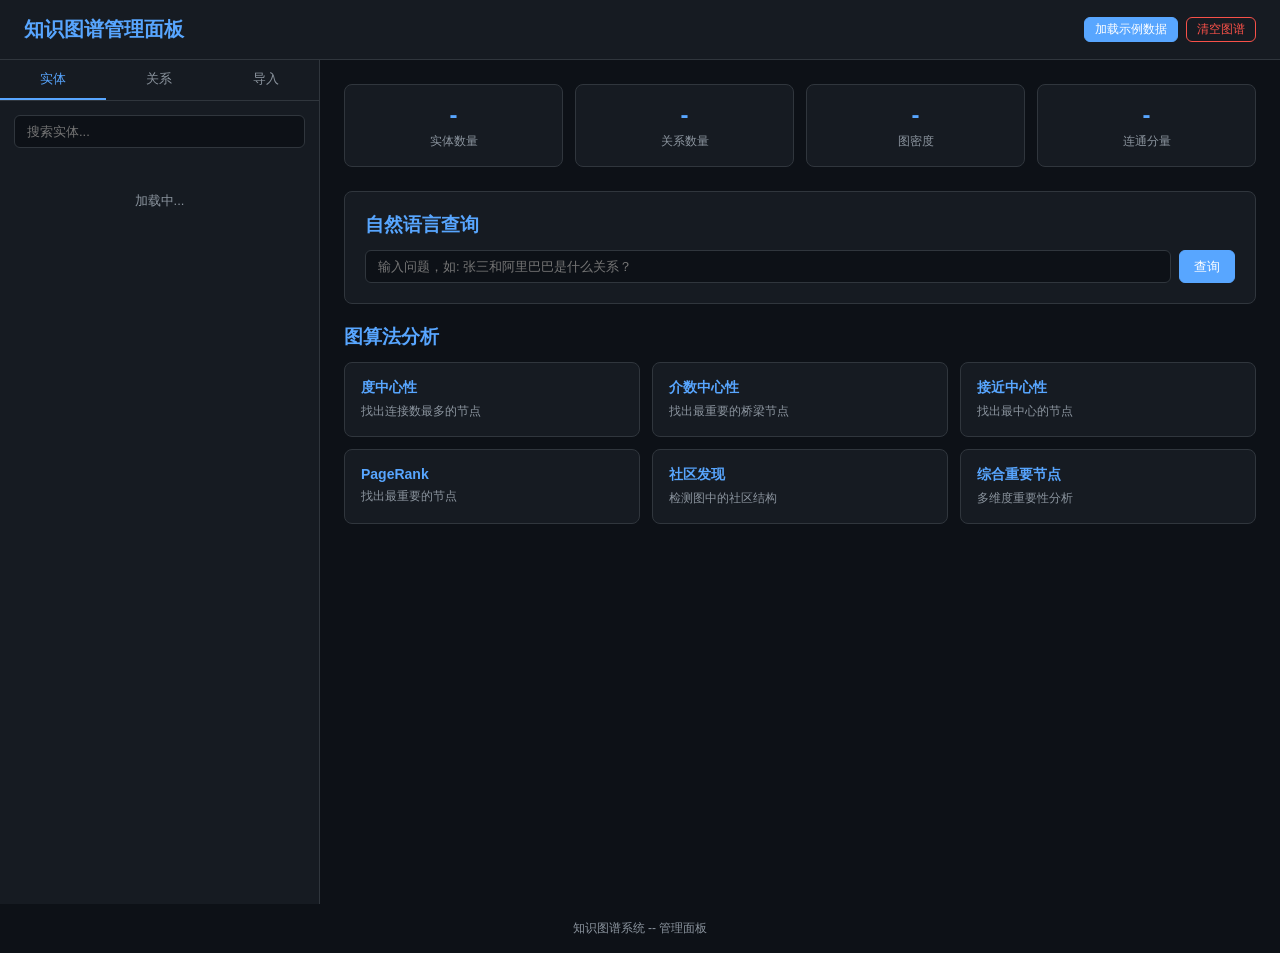
==== src/web/static/index.html @ fdd698a0 "feat: add Web Dashboard (FastAPI) and macOS desktop app - src/web/app.py: FastAPI management panel f" ====
<!DOCTYPE html>
<html lang="zh-CN">
<head>
<meta charset="UTF-8">
<meta name="viewport" content="width=device-width, initial-scale=1.0">
<title>知识图谱管理面板</title>
<style>
*{margin:0;padding:0;box-sizing:border-box}
:root{--bg:#0d1117;--surface:#161b22;--border:#30363d;--text:#c9d1d9;--text2:#8b949e;--accent:#58a6ff;--green:#3fb950;--red:#f85149;--yellow:#d29922;--purple:#bc8cff}
body{font-family:-apple-system,BlinkMacSystemFont,'Segoe UI',Helvetica,Arial,sans-serif;background:var(--bg);color:var(--text);min-height:100vh}

.header{background:var(--surface);border-bottom:1px solid var(--border);padding:16px 24px;display:flex;align-items:center;justify-content:space-between}
.header h1{font-size:20px;font-weight:600;color:var(--accent)}
.header .actions{display:flex;gap:8px}

.layout{display:flex;min-height:calc(100vh - 56px)}
.sidebar{width:320px;background:var(--surface);border-right:1px solid var(--border);display:flex;flex-direction:column}
.sidebar-tabs{display:flex;border-bottom:1px solid var(--border)}
.sidebar-tab{flex:1;padding:10px;text-align:center;font-size:13px;cursor:pointer;border-bottom:2px solid transparent;color:var(--text2);transition:all 0.15s}
.sidebar-tab.active{color:var(--accent);border-color:var(--accent)}
.tab-panel{display:none;flex:1;overflow-y:auto;padding:14px}
.tab-panel.active{display:block}

.main{flex:1;padding:24px;overflow-y:auto}

.btn{padding:6px 14px;border:1px solid var(--border);border-radius:6px;background:var(--surface);color:var(--text);font-size:13px;cursor:pointer;transition:all 0.15s}
.btn:hover{border-color:var(--accent);color:var(--accent)}
.btn-primary{background:var(--accent);color:#fff;border-color:var(--accent)}
.btn-primary:hover{opacity:0.85}
.btn-danger{color:var(--red);border-color:var(--red)}
.btn-sm{padding:3px 10px;font-size:12px}

.form-input{width:100%;padding:8px 12px;background:var(--bg);border:1px solid var(--border);border-radius:6px;color:var(--text);font-size:13px;outline:none;margin-bottom:8px}
.form-input:focus{border-color:var(--accent)}
textarea.form-input{min-height:70px;resize:vertical;font-family:inherit}

.stats-grid{display:grid;grid-template-columns:repeat(auto-fit,minmax(140px,1fr));gap:12px;margin-bottom:24px}
.stat-item{background:var(--surface);border:1px solid var(--border);border-radius:8px;padding:16px;text-align:center}
.stat-value{font-size:24px;font-weight:700;color:var(--accent)}
.stat-label{font-size:12px;color:var(--text2);margin-top:4px}

.entity-list,.relation-list{list-style:none}
.entity-item,.relation-item{padding:8px 10px;border:1px solid var(--border);border-radius:6px;margin-bottom:6px;font-size:13px;cursor:pointer;transition:border-color 0.15s;display:flex;align-items:center;justify-content:space-between}
.entity-item:hover,.relation-item:hover{border-color:var(--accent)}

.badge{padding:2px 8px;border-radius:4px;font-size:10px;font-weight:500;margin-right:8px}
.badge-person{background:#da3633;color:#fff}
.badge-organization{background:#1f6feb;color:#fff}
.badge-location{background:#238636;color:#fff}
.badge-technology{background:#d29922;color:#fff}
.badge-concept{background:#8957e5;color:#fff}
.badge-other{background:#484f58;color:#fff}

.search-box{margin-bottom:12px}

.detail-panel{background:var(--surface);border:1px solid var(--border);border-radius:8px;padding:20px;margin-bottom:20px}
.detail-panel h3{color:var(--accent);margin-bottom:12px;font-size:16px}
.detail-row{display:flex;justify-content:space-between;padding:6px 0;border-bottom:1px solid rgba(48,54,61,0.5);font-size:13px}
.detail-label{color:var(--text2)}

.query-area{background:var(--surface);border:1px solid var(--border);border-radius:8px;padding:20px;margin-bottom:20px}
.query-result{background:var(--bg);border:1px solid var(--border);border-radius:6px;padding:14px;margin-top:12px;font-size:13px;line-height:1.7;white-space:pre-wrap;max-height:300px;overflow-y:auto}

.algorithm-cards{display:grid;grid-template-columns:repeat(auto-fit,minmax(220px,1fr));gap:12px}
.algo-card{background:var(--surface);border:1px solid var(--border);border-radius:8px;padding:16px;cursor:pointer;transition:border-color 0.15s}
.algo-card:hover{border-color:var(--accent)}
.algo-card h4{color:var(--accent);margin-bottom:6px;font-size:14px}
.algo-card p{font-size:12px;color:var(--text2)}

.algo-result{background:var(--bg);border:1px solid var(--border);border-radius:6px;padding:14px;margin-top:12px;font-size:13px;max-height:300px;overflow-y:auto}
.algo-result table{width:100%;border-collapse:collapse}
.algo-result th,.algo-result td{padding:6px 10px;text-align:left;border-bottom:1px solid var(--border)}
.algo-result th{color:var(--text2);font-weight:500}

.empty{text-align:center;padding:24px;color:var(--text2);font-size:13px}
.footer{text-align:center;padding:16px;color:var(--text2);font-size:12px}
</style>
</head>
<body>

<div class="header">
  <h1>知识图谱管理面板</h1>
  <div class="actions">
    <button class="btn btn-primary btn-sm" onclick="loadDemo()">加载示例数据</button>
    <button class="btn btn-danger btn-sm" onclick="clearGraph()">清空图谱</button>
  </div>
</div>

<div class="layout">
  <div class="sidebar">
    <div class="sidebar-tabs">
      <div class="sidebar-tab active" data-tab="entities" onclick="switchTab(this)">实体</div>
      <div class="sidebar-tab" data-tab="relations" onclick="switchTab(this)">关系</div>
      <div class="sidebar-tab" data-tab="import" onclick="switchTab(this)">导入</div>
    </div>

    <div id="tab-entities" class="tab-panel active">
      <div class="search-box">
        <input class="form-input" id="entity-search" placeholder="搜索实体..." oninput="searchEntities(this.value)">
      </div>
      <ul class="entity-list" id="entity-list">
        <li class="empty">加载中...</li>
      </ul>
    </div>

    <div id="tab-relations" class="tab-panel">
      <ul class="relation-list" id="relation-list">
        <li class="empty">加载中...</li>
      </ul>
    </div>

    <div id="tab-import" class="tab-panel">
      <textarea class="form-input" id="import-text" placeholder="输入文本，自动抽取实体和关系..."></textarea>
      <input class="form-input" id="import-title" placeholder="标题（可选）">
      <button class="btn btn-primary" onclick="importText()" style="width:100%">导入文本</button>
      <div id="import-result" style="margin-top:12px;font-size:12px;color:var(--text2)"></div>
    </div>
  </div>

  <div class="main">
    <!-- 统计 -->
    <div class="stats-grid" id="stats-grid">
      <div class="stat-item"><div class="stat-value" id="s-entities">-</div><div class="stat-label">实体数量</div></div>
      <div class="stat-item"><div class="stat-value" id="s-relations">-</div><div class="stat-label">关系数量</div></div>
      <div class="stat-item"><div class="stat-value" id="s-density">-</div><div class="stat-label">图密度</div></div>
      <div class="stat-item"><div class="stat-value" id="s-components">-</div><div class="stat-label">连通分量</div></div>
    </div>

    <!-- 实体详情 -->
    <div class="detail-panel" id="entity-detail" style="display:none">
      <h3 id="detail-name">-</h3>
      <div class="detail-row"><span class="detail-label">类型</span><span id="detail-type">-</span></div>
      <div class="detail-row"><span class="detail-label">描述</span><span id="detail-desc">-</span></div>
      <div class="detail-row"><span class="detail-label">置信度</span><span id="detail-conf">-</span></div>
      <div class="detail-row"><span class="detail-label">关系数</span><span id="detail-rels">-</span></div>
    </div>

    <!-- 自然语言查询 -->
    <div class="query-area">
      <h3 style="color:var(--accent);margin-bottom:12px">自然语言查询</h3>
      <div style="display:flex;gap:8px">
        <input class="form-input" id="query-input" placeholder="输入问题，如: 张三和阿里巴巴是什么关系？" style="margin-bottom:0;flex:1">
        <button class="btn btn-primary" onclick="queryGraph()">查询</button>
      </div>
      <div class="query-result" id="query-result" style="display:none"></div>
    </div>

    <!-- 图算法 -->
    <h3 style="color:var(--accent);margin-bottom:12px">图算法分析</h3>
    <div class="algorithm-cards">
      <div class="algo-card" onclick="runAlgo('degree')">
        <h4>度中心性</h4>
        <p>找出连接数最多的节点</p>
      </div>
      <div class="algo-card" onclick="runAlgo('betweenness')">
        <h4>介数中心性</h4>
        <p>找出最重要的桥梁节点</p>
      </div>
      <div class="algo-card" onclick="runAlgo('closeness')">
        <h4>接近中心性</h4>
        <p>找出最中心的节点</p>
      </div>
      <div class="algo-card" onclick="runAlgo('pagerank')">
        <h4>PageRank</h4>
        <p>找出最重要的节点</p>
      </div>
      <div class="algo-card" onclick="runAlgo('communities')">
        <h4>社区发现</h4>
        <p>检测图中的社区结构</p>
      </div>
      <div class="algo-card" onclick="runAlgo('important')">
        <h4>综合重要节点</h4>
        <p>多维度重要性分析</p>
      </div>
    </div>
    <div class="algo-result" id="algo-result" style="display:none"></div>
  </div>
</div>

<div class="footer">知识图谱系统 -- 管理面板</div>

<script>
const API = '';

function esc(s){const d=document.createElement('div');d.textContent=s;return d.innerHTML}

function switchTab(el){
  document.querySelectorAll('.sidebar-tab').forEach(t=>t.classList.remove('active'));
  document.querySelectorAll('.tab-panel').forEach(p=>p.classList.remove('active'));
  el.classList.add('active');
  document.getElementById('tab-'+el.dataset.tab).classList.add('active');
}

async function loadStats(){
  try{
    const res=await fetch(API+'/api/stats');
    const d=await res.json();
    document.getElementById('s-entities').textContent=d.entity_count||0;
    document.getElementById('s-relations').textContent=d.relation_count||0;
    document.getElementById('s-density').textContent=d.density!=null?d.density.toFixed(4):'-';
    document.getElementById('s-components').textContent=d.components||0;
  }catch(e){console.error(e)}
}

async function loadEntities(){
  try{
    const res=await fetch(API+'/api/entities?limit=200');
    const data=await res.json();
    renderEntities(data);
  }catch(e){console.error(e)}
}

function renderEntities(data){
  const list=document.getElementById('entity-list');
  if(!data.length){list.innerHTML='<li class="empty">暂无实体</li>';return}
  list.innerHTML=data.map(e=>`
    <li class="entity-item" onclick="showEntityDetail('${esc(e.name)}')">
      <div><span class="badge badge-${esc(e.entity_type)}">${esc(e.entity_type)}</span>${esc(e.name)}</div>
      <span style="font-size:11px;color:var(--text2)">${(e.confidence||0).toFixed(2)}</span>
    </li>
  `).join('');
}

async function searchEntities(q){
  if(!q){loadEntities();return}
  try{
    const res=await fetch(API+'/api/entities/search?q='+encodeURIComponent(q));
    const data=await res.json();
    renderEntities(data);
  }catch(e){console.error(e)}
}

async function loadRelations(){
  try{
    const res=await fetch(API+'/api/relations?limit=200');
    const data=await res.json();
    const list=document.getElementById('relation-list');
    if(!data.length){list.innerHTML='<li class="empty">暂无关系</li>';return}
    list.innerHTML=data.map(r=>`
      <li class="relation-item">
        <div style="flex:1"><strong>${esc(r.source)}</strong> <span style="color:var(--text2)">[${esc(r.type)}]</span> <strong>${esc(r.target)}</strong></div>
        <span style="font-size:11px;color:var(--text2)">w:${r.weight}</span>
      </li>
    `).join('');
  }catch(e){console.error(e)}
}

async function showEntityDetail(name){
  try{
    const res=await fetch(API+'/api/entities/'+encodeURIComponent(name));
    const d=await res.json();
    const panel=document.getElementById('entity-detail');
    panel.style.display='block';
    document.getElementById('detail-name').textContent=d.name;
    document.getElementById('detail-type').textContent=d.entity_type;
    document.getElementById('detail-desc').textContent=d.description||'无';
    document.getElementById('detail-conf').textContent=(d.confidence||0).toFixed(2);
    document.getElementById('detail-rels').textContent=d.relations?d.relations.length:0;
  }catch(e){console.error(e)}
}

async function queryGraph(){
  const q=document.getElementById('query-input').value.trim();
  if(!q)return;
  const el=document.getElementById('query-result');
  el.style.display='block';
  el.textContent='查询中...';
  try{
    const res=await fetch(API+'/api/query',{method:'POST',headers:{'Content-Type':'application/json'},body:JSON.stringify({question:q})});
    const d=await res.json();
    let text='回答: '+d.answer+'\n\n';
    if(d.entities&&d.entities.length)text+='相关实体: '+d.entities.map(e=>e.name).join(', ')+'\n';
    if(d.path&&d.path.length)text+='推理路径: '+d.path.join(' -> ')+'\n';
    text+='置信度: '+(d.confidence||0).toFixed(2);
    el.textContent=text;
  }catch(e){el.textContent='查询失败: '+e.message}
}

async function runAlgo(method){
  const el=document.getElementById('algo-result');
  el.style.display='block';
  el.textContent='分析中...';
  try{
    let data;
    if(method==='communities'){
      const res=await fetch(API+'/api/algorithms/communities');
      data=await res.json();
      el.innerHTML='<pre>'+esc(JSON.stringify(data,null,2))+'</pre>';
    }else if(method==='important'){
      const res=await fetch(API+'/api/algorithms/important?top_k=10');
      data=await res.json();
      el.innerHTML='<pre>'+esc(JSON.stringify(data,null,2))+'</pre>';
    }else{
      const res=await fetch(API+'/api/algorithms/centrality?method='+method+'&top_k=10');
      data=await res.json();
      if(data.results&&data.results.length){
        let html='<table><tr><th>排名</th><th>节点</th><th>得分</th></tr>';
        data.results.forEach((r,i)=>{html+='<tr><td>'+(i+1)+'</td><td>'+esc(r[0]||r.name||'')+'</td><td>'+(r[1]||r.score||0).toFixed(4)+'</td></tr>'});
        html+='</table>';
        el.innerHTML=html;
      }else{el.innerHTML='<pre>'+esc(JSON.stringify(data,null,2))+'</pre>'}
    }
  }catch(e){el.textContent='分析失败: '+e.message}
}

async function importText(){
  const text=document.getElementById('import-text').value.trim();
  if(!text)return;
  const title=document.getElementById('import-title').value.trim()||'text_input';
  const el=document.getElementById('import-result');
  el.textContent='导入中...';
  try{
    const res=await fetch(API+'/api/documents/ingest',{method:'POST',headers:{'Content-Type':'application/json'},body:JSON.stringify({text,title})});
    const d=await res.json();
    el.innerHTML='抽取实体: <strong>'+d.entities_extracted+'</strong> 个, 关系: <strong>'+d.relations_extracted+'</strong> 条';
    loadEntities();loadRelations();loadStats();
  }catch(e){el.textContent='导入失败: '+e.message}
}

async function loadDemo(){
  try{
    await fetch(API+'/api/demo/load',{method:'POST'});
    loadEntities();loadRelations();loadStats();
  }catch(e){alert('加载失败')}
}

async function clearGraph(){
  if(!confirm('确定清空图谱？此操作不可恢复。'))return;
  try{
    await fetch(API+'/api/clear',{method:'POST'});
    loadEntities();loadRelations();loadStats();
    document.getElementById('entity-detail').style.display='none';
  }catch(e){alert('清空失败')}
}

// 初始化
loadStats();loadEntities();loadRelations();
setInterval(()=>{loadStats();},10000);
</script>
</body>
</html>
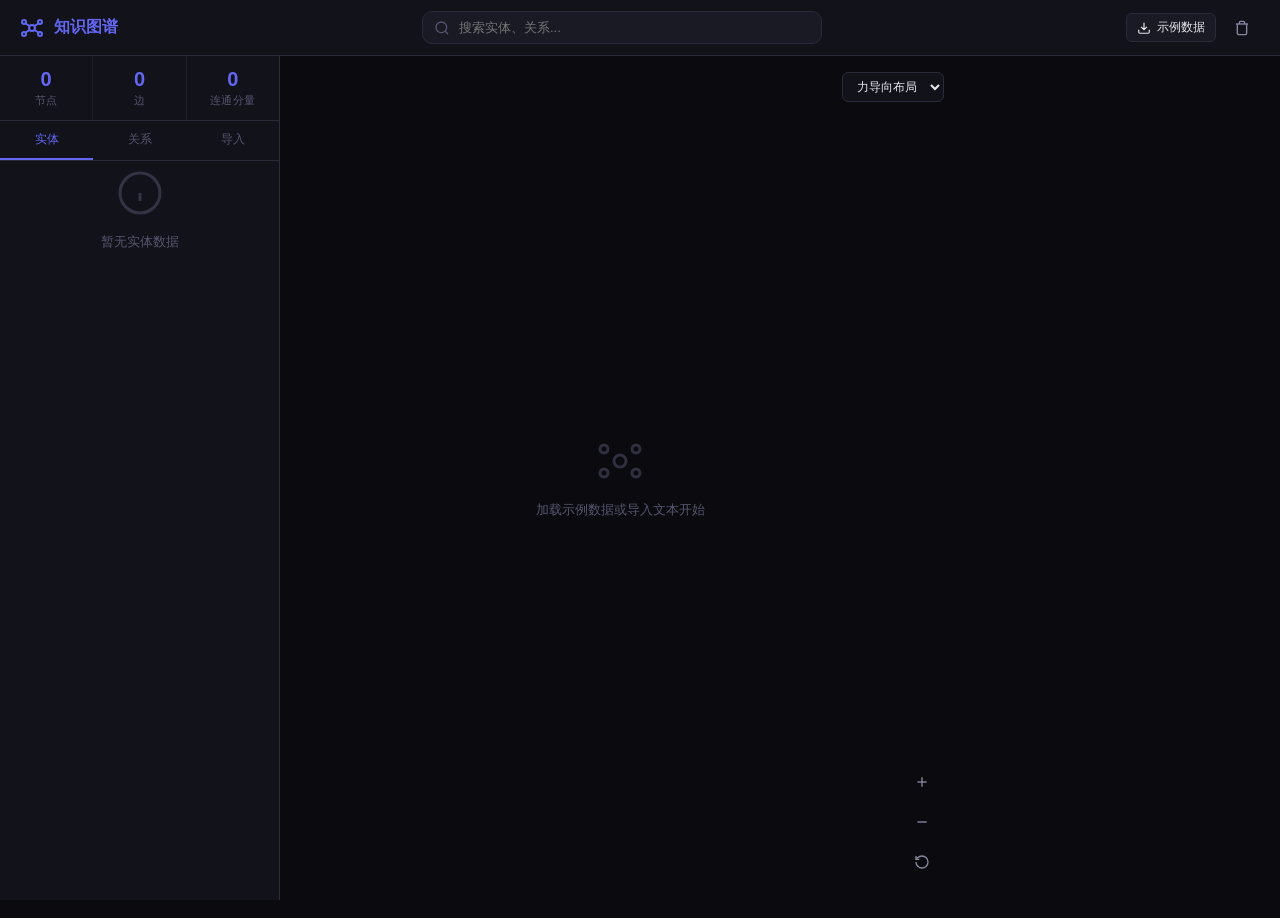
==== commit 7bcf8711: "refactor(ui): 重构为现代 SaaS 风格界面 - 三栏布局：左侧实体列表 + 中央图谱 + 右侧详情面板 - 深色主题，紫色主色调，参考 Linear/Neo4j 设计 - 全局搜索功能" ====
--- a/src/web/static/index.html
+++ b/src/web/static/index.html
@@ -3,339 +3,994 @@
 <head>
 <meta charset="UTF-8">
 <meta name="viewport" content="width=device-width, initial-scale=1.0">
-<title>知识图谱管理面板</title>
+<title>知识图谱</title>
+<script src="https://d3js.org/d3.v7.min.js"></script>
 <style>
 *{margin:0;padding:0;box-sizing:border-box}
-:root{--bg:#0d1117;--surface:#161b22;--border:#30363d;--text:#c9d1d9;--text2:#8b949e;--accent:#58a6ff;--green:#3fb950;--red:#f85149;--yellow:#d29922;--purple:#bc8cff}
-body{font-family:-apple-system,BlinkMacSystemFont,'Segoe UI',Helvetica,Arial,sans-serif;background:var(--bg);color:var(--text);min-height:100vh}
-
-.header{background:var(--surface);border-bottom:1px solid var(--border);padding:16px 24px;display:flex;align-items:center;justify-content:space-between}
-.header h1{font-size:20px;font-weight:600;color:var(--accent)}
-.header .actions{display:flex;gap:8px}
-
-.layout{display:flex;min-height:calc(100vh - 56px)}
-.sidebar{width:320px;background:var(--surface);border-right:1px solid var(--border);display:flex;flex-direction:column}
-.sidebar-tabs{display:flex;border-bottom:1px solid var(--border)}
-.sidebar-tab{flex:1;padding:10px;text-align:center;font-size:13px;cursor:pointer;border-bottom:2px solid transparent;color:var(--text2);transition:all 0.15s}
-.sidebar-tab.active{color:var(--accent);border-color:var(--accent)}
-.tab-panel{display:none;flex:1;overflow-y:auto;padding:14px}
-.tab-panel.active{display:block}
-
-.main{flex:1;padding:24px;overflow-y:auto}
-
-.btn{padding:6px 14px;border:1px solid var(--border);border-radius:6px;background:var(--surface);color:var(--text);font-size:13px;cursor:pointer;transition:all 0.15s}
-.btn:hover{border-color:var(--accent);color:var(--accent)}
-.btn-primary{background:var(--accent);color:#fff;border-color:var(--accent)}
-.btn-primary:hover{opacity:0.85}
-.btn-danger{color:var(--red);border-color:var(--red)}
-.btn-sm{padding:3px 10px;font-size:12px}
-
-.form-input{width:100%;padding:8px 12px;background:var(--bg);border:1px solid var(--border);border-radius:6px;color:var(--text);font-size:13px;outline:none;margin-bottom:8px}
-.form-input:focus{border-color:var(--accent)}
-textarea.form-input{min-height:70px;resize:vertical;font-family:inherit}
-
-.stats-grid{display:grid;grid-template-columns:repeat(auto-fit,minmax(140px,1fr));gap:12px;margin-bottom:24px}
-.stat-item{background:var(--surface);border:1px solid var(--border);border-radius:8px;padding:16px;text-align:center}
-.stat-value{font-size:24px;font-weight:700;color:var(--accent)}
-.stat-label{font-size:12px;color:var(--text2);margin-top:4px}
-
-.entity-list,.relation-list{list-style:none}
-.entity-item,.relation-item{padding:8px 10px;border:1px solid var(--border);border-radius:6px;margin-bottom:6px;font-size:13px;cursor:pointer;transition:border-color 0.15s;display:flex;align-items:center;justify-content:space-between}
-.entity-item:hover,.relation-item:hover{border-color:var(--accent)}
-
-.badge{padding:2px 8px;border-radius:4px;font-size:10px;font-weight:500;margin-right:8px}
-.badge-person{background:#da3633;color:#fff}
-.badge-organization{background:#1f6feb;color:#fff}
-.badge-location{background:#238636;color:#fff}
-.badge-technology{background:#d29922;color:#fff}
-.badge-concept{background:#8957e5;color:#fff}
-.badge-other{background:#484f58;color:#fff}
-
-.search-box{margin-bottom:12px}
-
-.detail-panel{background:var(--surface);border:1px solid var(--border);border-radius:8px;padding:20px;margin-bottom:20px}
-.detail-panel h3{color:var(--accent);margin-bottom:12px;font-size:16px}
-.detail-row{display:flex;justify-content:space-between;padding:6px 0;border-bottom:1px solid rgba(48,54,61,0.5);font-size:13px}
-.detail-label{color:var(--text2)}
-
-.query-area{background:var(--surface);border:1px solid var(--border);border-radius:8px;padding:20px;margin-bottom:20px}
-.query-result{background:var(--bg);border:1px solid var(--border);border-radius:6px;padding:14px;margin-top:12px;font-size:13px;line-height:1.7;white-space:pre-wrap;max-height:300px;overflow-y:auto}
-
-.algorithm-cards{display:grid;grid-template-columns:repeat(auto-fit,minmax(220px,1fr));gap:12px}
-.algo-card{background:var(--surface);border:1px solid var(--border);border-radius:8px;padding:16px;cursor:pointer;transition:border-color 0.15s}
-.algo-card:hover{border-color:var(--accent)}
-.algo-card h4{color:var(--accent);margin-bottom:6px;font-size:14px}
-.algo-card p{font-size:12px;color:var(--text2)}
-
-.algo-result{background:var(--bg);border:1px solid var(--border);border-radius:6px;padding:14px;margin-top:12px;font-size:13px;max-height:300px;overflow-y:auto}
-.algo-result table{width:100%;border-collapse:collapse}
-.algo-result th,.algo-result td{padding:6px 10px;text-align:left;border-bottom:1px solid var(--border)}
-.algo-result th{color:var(--text2);font-weight:500}
-
-.empty{text-align:center;padding:24px;color:var(--text2);font-size:13px}
-.footer{text-align:center;padding:16px;color:var(--text2);font-size:12px}
+:root{
+  --bg-primary:#0a0a0f;
+  --bg-secondary:#12121a;
+  --bg-tertiary:#1a1a25;
+  --bg-elevated:#222230;
+  --border:#2a2a3a;
+  --border-subtle:#1e1e2e;
+  --text-primary:#e8e8ed;
+  --text-secondary:#8888a0;
+  --text-muted:#555570;
+  --accent:#6366f1;
+  --accent-hover:#818cf8;
+  --accent-muted:rgba(99,102,241,0.15);
+  --green:#22c55e;
+  --green-muted:rgba(34,197,94,0.15);
+  --red:#ef4444;
+  --red-muted:rgba(239,68,68,0.15);
+  --yellow:#eab308;
+  --yellow-muted:rgba(234,179,8,0.15);
+  --cyan:#06b6d4;
+  --cyan-muted:rgba(6,182,212,0.15);
+  --purple:#a855f7;
+  --purple-muted:rgba(168,85,247,0.15);
+  --orange:#f97316;
+  --orange-muted:rgba(249,115,22,0.15);
+  --shadow:0 4px 24px rgba(0,0,0,0.4);
+  --radius:10px;
+  --radius-sm:6px;
+  --transition:all 0.2s cubic-bezier(0.4,0,0.2,1);
+}
+body{font-family:'Inter',-apple-system,BlinkMacSystemFont,'Segoe UI',sans-serif;background:var(--bg-primary);color:var(--text-primary);min-height:100vh;overflow:hidden}
+
+/* Layout */
+.app{display:grid;grid-template-columns:280px 1fr 320px;grid-template-rows:56px 1fr;height:100vh}
+.header{grid-column:1/-1;background:var(--bg-secondary);border-bottom:1px solid var(--border);display:flex;align-items:center;padding:0 20px;gap:16px;z-index:100}
+.left-panel{background:var(--bg-secondary);border-right:1px solid var(--border);display:flex;flex-direction:column;overflow:hidden}
+.center{position:relative;overflow:hidden}
+.right-panel{background:var(--bg-secondary);border-left:1px solid var(--border);display:flex;flex-direction:column;overflow:hidden;transform:translateX(100%);transition:transform 0.3s ease}
+.right-panel.open{transform:translateX(0)}
+
+/* Header */
+.logo{display:flex;align-items:center;gap:10px;font-weight:700;font-size:16px;color:var(--accent)}
+.logo svg{width:24px;height:24px}
+.header-center{flex:1;display:flex;justify-content:center}
+.search-global{width:400px;position:relative}
+.search-global input{width:100%;padding:8px 12px 8px 36px;background:var(--bg-tertiary);border:1px solid var(--border);border-radius:var(--radius);color:var(--text-primary);font-size:13px;outline:none;transition:var(--transition)}
+.search-global input:focus{border-color:var(--accent);box-shadow:0 0 0 3px var(--accent-muted)}
+.search-global svg{position:absolute;left:12px;top:50%;transform:translateY(-50%);color:var(--text-muted)}
+.header-actions{display:flex;gap:8px}
+
+/* Buttons */
+.btn{display:inline-flex;align-items:center;gap:6px;padding:7px 14px;border:1px solid var(--border);border-radius:var(--radius-sm);background:var(--bg-tertiary);color:var(--text-primary);font-size:13px;font-weight:500;cursor:pointer;transition:var(--transition);white-space:nowrap}
+.btn:hover{background:var(--bg-elevated);border-color:var(--text-muted)}
+.btn-icon{padding:7px;border:none;background:transparent;color:var(--text-secondary)}
+.btn-icon:hover{color:var(--text-primary);background:var(--bg-tertiary)}
+.btn-primary{background:var(--accent);border-color:var(--accent);color:#fff}
+.btn-primary:hover{background:var(--accent-hover)}
+.btn-ghost{background:transparent;border-color:transparent}
+.btn-ghost:hover{background:var(--bg-tertiary)}
+.btn-sm{padding:5px 10px;font-size:12px}
+
+/* Stats Bar */
+.stats-bar{display:flex;gap:1px;background:var(--border-subtle);border-bottom:1px solid var(--border)}
+.stat{flex:1;padding:12px 16px;background:var(--bg-secondary);text-align:center}
+.stat-value{font-size:20px;font-weight:700;color:var(--accent)}
+.stat-label{font-size:11px;color:var(--text-muted);margin-top:2px;text-transform:uppercase;letter-spacing:0.5px}
+
+/* Tabs */
+.tabs{display:flex;border-bottom:1px solid var(--border);background:var(--bg-secondary)}
+.tab{flex:1;padding:10px;text-align:center;font-size:12px;font-weight:500;cursor:pointer;color:var(--text-muted);border-bottom:2px solid transparent;transition:var(--transition)}
+.tab:hover{color:var(--text-secondary)}
+.tab.active{color:var(--accent);border-color:var(--accent)}
+.tab-content{flex:1;overflow-y:auto;display:none}
+.tab-content.active{display:block}
+
+/* Entity List */
+.entity-list{padding:8px}
+.entity-item{display:flex;align-items:center;gap:10px;padding:10px 12px;border-radius:var(--radius-sm);cursor:pointer;transition:var(--transition);margin-bottom:2px}
+.entity-item:hover{background:var(--bg-tertiary)}
+.entity-item.active{background:var(--accent-muted)}
+.entity-dot{width:8px;height:8px;border-radius:50%;flex-shrink:0}
+.entity-info{flex:1;min-width:0}
+.entity-name{font-size:13px;font-weight:500;white-space:nowrap;overflow:hidden;text-overflow:ellipsis}
+.entity-type{font-size:11px;color:var(--text-muted)}
+.entity-count{font-size:11px;color:var(--text-muted);background:var(--bg-tertiary);padding:2px 6px;border-radius:4px}
+
+/* Relation List */
+.relation-list{padding:8px}
+.relation-item{padding:10px 12px;border-radius:var(--radius-sm);cursor:pointer;transition:var(--transition);margin-bottom:2px}
+.relation-item:hover{background:var(--bg-tertiary)}
+.relation-header{display:flex;align-items:center;gap:8px;font-size:13px}
+.relation-arrow{color:var(--text-muted);font-size:11px}
+.relation-type{font-size:11px;color:var(--accent);background:var(--accent-muted);padding:2px 6px;border-radius:4px}
+
+/* Import Panel */
+.import-panel{padding:16px}
+.import-textarea{width:100%;min-height:200px;padding:12px;background:var(--bg-tertiary);border:1px solid var(--border);border-radius:var(--radius-sm);color:var(--text-primary);font-size:13px;font-family:inherit;resize:vertical;outline:none;transition:var(--transition)}
+.import-textarea:focus{border-color:var(--accent)}
+.import-actions{display:flex;gap:8px;margin-top:12px}
+
+/* Graph Container */
+.graph-container{width:100%;height:100%;background:var(--bg-primary)}
+.graph-container svg{width:100%;height:100%}
+
+/* Graph Controls */
+.graph-controls{position:absolute;bottom:20px;right:20px;display:flex;flex-direction:column;gap:4px}
+.graph-controls .btn{width:36px;height:36px;padding:0;display:flex;align-items:center;justify-content:center}
+
+/* Graph Info */
+.graph-info{position:absolute;top:16px;left:16px;display:flex;gap:8px}
+.info-badge{padding:6px 12px;background:var(--bg-secondary);border:1px solid var(--border);border-radius:var(--radius-sm);font-size:12px;color:var(--text-secondary);backdrop-filter:blur(10px)}
+
+/* Layout Selector */
+.layout-selector{position:absolute;top:16px;right:16px}
+.layout-selector select{padding:6px 10px;background:var(--bg-secondary);border:1px solid var(--border);border-radius:var(--radius-sm);color:var(--text-primary);font-size:12px;cursor:pointer}
+
+/* Detail Panel */
+.detail-header{padding:16px 20px;border-bottom:1px solid var(--border);display:flex;align-items:center;justify-content:space-between}
+.detail-title{font-size:15px;font-weight:600}
+.detail-close{cursor:pointer;color:var(--text-muted);transition:var(--transition)}
+.detail-close:hover{color:var(--text-primary)}
+.detail-content{flex:1;overflow-y:auto;padding:16px 20px}
+.detail-section{margin-bottom:20px}
+.detail-section-title{font-size:11px;font-weight:600;color:var(--text-muted);text-transform:uppercase;letter-spacing:0.5px;margin-bottom:10px}
+.detail-row{display:flex;justify-content:space-between;padding:8px 0;border-bottom:1px solid var(--border-subtle)}
+.detail-label{font-size:12px;color:var(--text-muted)}
+.detail-value{font-size:13px;font-weight:500}
+
+/* Connections */
+.connection-item{display:flex;align-items:center;gap:8px;padding:8px 10px;border-radius:var(--radius-sm);cursor:pointer;transition:var(--transition)}
+.connection-item:hover{background:var(--bg-tertiary)}
+.connection-dot{width:6px;height:6px;border-radius:50%}
+.connection-name{font-size:12px;flex:1}
+.connection-type{font-size:10px;color:var(--text-muted);background:var(--bg-tertiary);padding:2px 6px;border-radius:4px}
+
+/* Type Colors */
+.type-person{background:var(--red)}
+.type-organization{background:var(--accent)}
+.type-location{background:var(--green)}
+.type-technology{background:var(--yellow)}
+.type-concept{background:var(--purple)}
+.type-event{background:var(--cyan)}
+.type-product{background:var(--orange)}
+.type-other{background:var(--text-muted)}
+
+/* Tooltip */
+.tooltip{position:absolute;padding:8px 12px;background:var(--bg-elevated);border:1px solid var(--border);border-radius:var(--radius-sm);font-size:12px;color:var(--text-primary);pointer-events:none;opacity:0;transition:opacity 0.15s;z-index:1000;box-shadow:var(--shadow)}
+.tooltip.visible{opacity:1}
+
+/* Empty State */
+.empty-state{display:flex;flex-direction:column;align-items:center;justify-content:center;height:100%;color:var(--text-muted)}
+.empty-state svg{width:48px;height:48px;margin-bottom:16px;opacity:0.5}
+.empty-state p{font-size:13px}
+
+/* Scrollbar */
+::-webkit-scrollbar{width:6px}
+::-webkit-scrollbar-track{background:transparent}
+::-webkit-scrollbar-thumb{background:var(--border);border-radius:3px}
+::-webkit-scrollbar-thumb:hover{background:var(--text-muted)}
+
+/* Animation */
+@keyframes fadeIn{from{opacity:0;transform:translateY(4px)}to{opacity:1;transform:translateY(0)}}
+.fade-in{animation:fadeIn 0.2s ease}
+
+/* Search Results */
+.search-results{position:absolute;top:100%;left:0;right:0;background:var(--bg-elevated);border:1px solid var(--border);border-radius:var(--radius-sm);margin-top:4px;max-height:300px;overflow-y:auto;display:none;box-shadow:var(--shadow)}
+.search-results.visible{display:block}
+.search-result-item{padding:10px 12px;cursor:pointer;transition:var(--transition);display:flex;align-items:center;gap:10px}
+.search-result-item:hover{background:var(--bg-tertiary)}
 </style>
 </head>
 <body>
 
-<div class="header">
-  <h1>知识图谱管理面板</h1>
-  <div class="actions">
-    <button class="btn btn-primary btn-sm" onclick="loadDemo()">加载示例数据</button>
-    <button class="btn btn-danger btn-sm" onclick="clearGraph()">清空图谱</button>
+<div class="app">
+  <!-- Header -->
+  <header class="header">
+    <div class="logo">
+      <svg viewBox="0 0 24 24" fill="none" stroke="currentColor" stroke-width="2">
+        <circle cx="12" cy="12" r="3"/>
+        <circle cx="4" cy="6" r="2"/>
+        <circle cx="20" cy="6" r="2"/>
+        <circle cx="4" cy="18" r="2"/>
+        <circle cx="20" cy="18" r="2"/>
+        <line x1="9.5" y1="10" x2="5.5" y2="7.5"/>
+        <line x1="14.5" y1="10" x2="18.5" y2="7.5"/>
+        <line x1="9.5" y1="14" x2="5.5" y2="16.5"/>
+        <line x1="14.5" y1="14" x2="18.5" y2="16.5"/>
+      </svg>
+      知识图谱
+    </div>
+    <div class="header-center">
+      <div class="search-global">
+        <svg width="16" height="16" viewBox="0 0 24 24" fill="none" stroke="currentColor" stroke-width="2">
+          <circle cx="11" cy="11" r="8"/><line x1="21" y1="21" x2="16.65" y2="16.65"/>
+        </svg>
+        <input type="text" placeholder="搜索实体、关系..." id="globalSearch" autocomplete="off">
+        <div class="search-results" id="searchResults"></div>
+      </div>
+    </div>
+    <div class="header-actions">
+      <button class="btn btn-sm" onclick="loadDemo()">
+        <svg width="14" height="14" viewBox="0 0 24 24" fill="none" stroke="currentColor" stroke-width="2">
+          <path d="M21 15v4a2 2 0 01-2 2H5a2 2 0 01-2-2v-4M7 10l5 5 5-5M12 15V3"/>
+        </svg>
+        示例数据
+      </button>
+      <button class="btn btn-sm btn-icon" onclick="clearGraph()" title="清空图谱">
+        <svg width="16" height="16" viewBox="0 0 24 24" fill="none" stroke="currentColor" stroke-width="2">
+          <polyline points="3 6 5 6 21 6"/><path d="M19 6v14a2 2 0 01-2 2H7a2 2 0 01-2-2V6m3 0V4a2 2 0 012-2h4a2 2 0 012 2v2"/>
+        </svg>
+      </button>
+    </div>
+  </header>
+
+  <!-- Left Panel -->
+  <div class="left-panel">
+    <div class="stats-bar">
+      <div class="stat">
+        <div class="stat-value" id="statNodes">0</div>
+        <div class="stat-label">节点</div>
+      </div>
+      <div class="stat">
+        <div class="stat-value" id="statEdges">0</div>
+        <div class="stat-label">边</div>
+      </div>
+      <div class="stat">
+        <div class="stat-value" id="statComponents">0</div>
+        <div class="stat-label">连通分量</div>
+      </div>
+    </div>
+
+    <div class="tabs">
+      <div class="tab active" data-tab="entities" onclick="switchTab(this)">实体</div>
+      <div class="tab" data-tab="relations" onclick="switchTab(this)">关系</div>
+      <div class="tab" data-tab="import" onclick="switchTab(this)">导入</div>
+    </div>
+
+    <div id="tab-entities" class="tab-content active">
+      <div class="entity-list" id="entityList">
+        <div class="empty-state">
+          <svg viewBox="0 0 24 24" fill="none" stroke="currentColor" stroke-width="1.5">
+            <circle cx="12" cy="12" r="10"/><path d="M12 16v-4M12 8h.01"/>
+          </svg>
+          <p>暂无实体数据</p>
+        </div>
+      </div>
+    </div>
+
+    <div id="tab-relations" class="tab-content">
+      <div class="relation-list" id="relationList">
+        <div class="empty-state">
+          <svg viewBox="0 0 24 24" fill="none" stroke="currentColor" stroke-width="1.5">
+            <path d="M10 13a5 5 0 007.54.54l3-3a5 5 0 00-7.07-7.07l-1.72 1.71"/>
+            <path d="M14 11a5 5 0 00-7.54-.54l-3 3a5 5 0 007.07 7.07l1.71-1.71"/>
+          </svg>
+          <p>暂无关系数据</p>
+        </div>
+      </div>
+    </div>
+
+    <div id="tab-import" class="tab-content">
+      <div class="import-panel">
+        <textarea class="import-textarea" id="importText" placeholder="输入文本，系统将自动提取实体和关系..."></textarea>
+        <div class="import-actions">
+          <button class="btn btn-primary" onclick="importText()" style="flex:1">
+            <svg width="14" height="14" viewBox="0 0 24 24" fill="none" stroke="currentColor" stroke-width="2">
+              <path d="M21 15v4a2 2 0 01-2 2H5a2 2 0 01-2-2v-4M17 8l-5-5-5 5M12 3v12"/>
+            </svg>
+            导入
+          </button>
+        </div>
+      </div>
+    </div>
+  </div>
+
+  <!-- Center - Graph -->
+  <div class="center">
+    <div class="graph-container" id="graphContainer">
+      <div class="empty-state" id="graphEmpty">
+        <svg viewBox="0 0 24 24" fill="none" stroke="currentColor" stroke-width="1.5">
+          <circle cx="12" cy="12" r="3"/>
+          <circle cx="4" cy="6" r="2"/>
+          <circle cx="20" cy="6" r="2"/>
+          <circle cx="4" cy="18" r="2"/>
+          <circle cx="20" cy="18" r="2"/>
+        </svg>
+        <p>加载示例数据或导入文本开始</p>
+      </div>
+    </div>
+    <div class="graph-info" id="graphInfo" style="display:none">
+      <div class="info-badge">缩放: <span id="zoomLevel">100%</span></div>
+      <div class="info-badge">节点: <span id="visibleNodes">0</span></div>
+    </div>
+    <div class="layout-selector">
+      <select id="layoutSelect" onchange="changeLayout(this.value)">
+        <option value="force">力导向布局</option>
+        <option value="circular">环形布局</option>
+        <option value="grid">网格布局</option>
+      </select>
+    </div>
+    <div class="graph-controls">
+      <button class="btn btn-icon" onclick="zoomIn()" title="放大">
+        <svg width="16" height="16" viewBox="0 0 24 24" fill="none" stroke="currentColor" stroke-width="2">
+          <line x1="12" y1="5" x2="12" y2="19"/><line x1="5" y1="12" x2="19" y2="12"/>
+        </svg>
+      </button>
+      <button class="btn btn-icon" onclick="zoomOut()" title="缩小">
+        <svg width="16" height="16" viewBox="0 0 24 24" fill="none" stroke="currentColor" stroke-width="2">
+          <line x1="5" y1="12" x2="19" y2="12"/>
+        </svg>
+      </button>
+      <button class="btn btn-icon" onclick="resetZoom()" title="重置">
+        <svg width="16" height="16" viewBox="0 0 24 24" fill="none" stroke="currentColor" stroke-width="2">
+          <path d="M3 12a9 9 0 109-9 9.75 9.75 0 00-6.74 2.74L3 8"/><path d="M3 3v5h5"/>
+        </svg>
+      </button>
+    </div>
+  </div>
+
+  <!-- Right Panel - Detail -->
+  <div class="right-panel" id="detailPanel">
+    <div class="detail-header">
+      <div class="detail-title" id="detailTitle">详情</div>
+      <div class="detail-close" onclick="closeDetail()">
+        <svg width="18" height="18" viewBox="0 0 24 24" fill="none" stroke="currentColor" stroke-width="2">
+          <line x1="18" y1="6" x2="6" y2="18"/><line x1="6" y1="6" x2="18" y2="18"/>
+        </svg>
+      </div>
+    </div>
+    <div class="detail-content" id="detailContent"></div>
   </div>
 </div>
 
-<div class="layout">
-  <div class="sidebar">
-    <div class="sidebar-tabs">
-      <div class="sidebar-tab active" data-tab="entities" onclick="switchTab(this)">实体</div>
-      <div class="sidebar-tab" data-tab="relations" onclick="switchTab(this)">关系</div>
-      <div class="sidebar-tab" data-tab="import" onclick="switchTab(this)">导入</div>
-    </div>
-
-    <div id="tab-entities" class="tab-panel active">
-      <div class="search-box">
-        <input class="form-input" id="entity-search" placeholder="搜索实体..." oninput="searchEntities(this.value)">
-      </div>
-      <ul class="entity-list" id="entity-list">
-        <li class="empty">加载中...</li>
-      </ul>
-    </div>
-
-    <div id="tab-relations" class="tab-panel">
-      <ul class="relation-list" id="relation-list">
-        <li class="empty">加载中...</li>
-      </ul>
-    </div>
-
-    <div id="tab-import" class="tab-panel">
-      <textarea class="form-input" id="import-text" placeholder="输入文本，自动抽取实体和关系..."></textarea>
-      <input class="form-input" id="import-title" placeholder="标题（可选）">
-      <button class="btn btn-primary" onclick="importText()" style="width:100%">导入文本</button>
-      <div id="import-result" style="margin-top:12px;font-size:12px;color:var(--text2)"></div>
-    </div>
-  </div>
-
-  <div class="main">
-    <!-- 统计 -->
-    <div class="stats-grid" id="stats-grid">
-      <div class="stat-item"><div class="stat-value" id="s-entities">-</div><div class="stat-label">实体数量</div></div>
-      <div class="stat-item"><div class="stat-value" id="s-relations">-</div><div class="stat-label">关系数量</div></div>
-      <div class="stat-item"><div class="stat-value" id="s-density">-</div><div class="stat-label">图密度</div></div>
-      <div class="stat-item"><div class="stat-value" id="s-components">-</div><div class="stat-label">连通分量</div></div>
-    </div>
-
-    <!-- 实体详情 -->
-    <div class="detail-panel" id="entity-detail" style="display:none">
-      <h3 id="detail-name">-</h3>
-      <div class="detail-row"><span class="detail-label">类型</span><span id="detail-type">-</span></div>
-      <div class="detail-row"><span class="detail-label">描述</span><span id="detail-desc">-</span></div>
-      <div class="detail-row"><span class="detail-label">置信度</span><span id="detail-conf">-</span></div>
-      <div class="detail-row"><span class="detail-label">关系数</span><span id="detail-rels">-</span></div>
-    </div>
-
-    <!-- 自然语言查询 -->
-    <div class="query-area">
-      <h3 style="color:var(--accent);margin-bottom:12px">自然语言查询</h3>
-      <div style="display:flex;gap:8px">
-        <input class="form-input" id="query-input" placeholder="输入问题，如: 张三和阿里巴巴是什么关系？" style="margin-bottom:0;flex:1">
-        <button class="btn btn-primary" onclick="queryGraph()">查询</button>
-      </div>
-      <div class="query-result" id="query-result" style="display:none"></div>
-    </div>
-
-    <!-- 图算法 -->
-    <h3 style="color:var(--accent);margin-bottom:12px">图算法分析</h3>
-    <div class="algorithm-cards">
-      <div class="algo-card" onclick="runAlgo('degree')">
-        <h4>度中心性</h4>
-        <p>找出连接数最多的节点</p>
-      </div>
-      <div class="algo-card" onclick="runAlgo('betweenness')">
-        <h4>介数中心性</h4>
-        <p>找出最重要的桥梁节点</p>
-      </div>
-      <div class="algo-card" onclick="runAlgo('closeness')">
-        <h4>接近中心性</h4>
-        <p>找出最中心的节点</p>
-      </div>
-      <div class="algo-card" onclick="runAlgo('pagerank')">
-        <h4>PageRank</h4>
-        <p>找出最重要的节点</p>
-      </div>
-      <div class="algo-card" onclick="runAlgo('communities')">
-        <h4>社区发现</h4>
-        <p>检测图中的社区结构</p>
-      </div>
-      <div class="algo-card" onclick="runAlgo('important')">
-        <h4>综合重要节点</h4>
-        <p>多维度重要性分析</p>
-      </div>
-    </div>
-    <div class="algo-result" id="algo-result" style="display:none"></div>
-  </div>
-</div>
-
-<div class="footer">知识图谱系统 -- 管理面板</div>
+<div class="tooltip" id="tooltip"></div>
 
 <script>
-const API = '';
-
-function esc(s){const d=document.createElement('div');d.textContent=s;return d.innerHTML}
-
-function switchTab(el){
-  document.querySelectorAll('.sidebar-tab').forEach(t=>t.classList.remove('active'));
-  document.querySelectorAll('.tab-panel').forEach(p=>p.classList.remove('active'));
+// ============================================================
+// State
+// ============================================================
+let graphData = { nodes: [], links: [] };
+let simulation = null;
+let svg, g, zoom;
+let selectedNode = null;
+let currentLayout = 'force';
+
+const typeColors = {
+  person: '#ef4444',
+  organization: '#6366f1',
+  location: '#22c55e',
+  technology: '#eab308',
+  concept: '#a855f7',
+  event: '#06b6d4',
+  product: '#f97316',
+  other: '#8888a0'
+};
+
+const typeLabels = {
+  person: '人物',
+  organization: '组织',
+  location: '地点',
+  technology: '技术',
+  concept: '概念',
+  event: '事件',
+  product: '产品',
+  other: '其他'
+};
+
+// ============================================================
+// API
+// ============================================================
+const API = {
+  async get(url) {
+    const res = await fetch(url);
+    return res.json();
+  },
+  async post(url, data) {
+    const res = await fetch(url, {
+      method: 'POST',
+      headers: { 'Content-Type': 'application/json' },
+      body: JSON.stringify(data)
+    });
+    return res.json();
+  },
+  async del(url) {
+    const res = await fetch(url, { method: 'DELETE' });
+    return res.json();
+  }
+};
+
+// ============================================================
+// Init
+// ============================================================
+function init() {
+  initGraph();
+  loadData();
+  initSearch();
+}
+
+function initGraph() {
+  const container = document.getElementById('graphContainer');
+  svg = d3.select(container).append('svg');
+  
+  // Zoom
+  zoom = d3.zoom()
+    .scaleExtent([0.1, 4])
+    .on('zoom', (e) => {
+      g.attr('transform', e.transform);
+      document.getElementById('zoomLevel').textContent = Math.round(e.transform.k * 100) + '%';
+    });
+  
+  svg.call(zoom);
+  
+  g = svg.append('g');
+  
+  // Resize
+  const resize = () => {
+    const { width, height } = container.getBoundingClientRect();
+    svg.attr('width', width).attr('height', height);
+  };
+  resize();
+  window.addEventListener('resize', resize);
+}
+
+// ============================================================
+// Data Loading
+// ============================================================
+async function loadData() {
+  const [entities, relations, stats] = await Promise.all([
+    API.get('/api/entities'),
+    API.get('/api/relations'),
+    API.get('/api/stats').catch(() => ({ total_entities: 0, total_relations: 0, components: 0 }))
+  ]);
+  
+  // Update stats
+  document.getElementById('statNodes').textContent = stats.total_entities || entities.length;
+  document.getElementById('statEdges').textContent = stats.total_relations || relations.length;
+  document.getElementById('statComponents').textContent = stats.components || 0;
+  
+  // Build graph data
+  const nodeMap = new Map();
+  entities.forEach(e => {
+    nodeMap.set(e.name, {
+      id: e.name,
+      name: e.name,
+      type: e.entity_type,
+      description: e.description,
+      properties: e.properties
+    });
+  });
+  
+  const links = relations.map(r => ({
+    source: r.source_entity,
+    target: r.target_entity,
+    type: r.relation_type,
+    weight: r.weight,
+    evidence: r.evidence
+  })).filter(l => nodeMap.has(l.source) && nodeMap.has(l.target));
+  
+  graphData = {
+    nodes: Array.from(nodeMap.values()),
+    links: links
+  };
+  
+  updateEntityList();
+  updateRelationList();
+  renderGraph();
+}
+
+// ============================================================
+// Graph Rendering
+// ============================================================
+function renderGraph() {
+  const container = document.getElementById('graphContainer');
+  const emptyState = document.getElementById('graphEmpty');
+  const graphInfo = document.getElementById('graphInfo');
+  
+  if (graphData.nodes.length === 0) {
+    emptyState.style.display = 'flex';
+    graphInfo.style.display = 'none';
+    g.selectAll('*').remove();
+    return;
+  }
+  
+  emptyState.style.display = 'none';
+  graphInfo.style.display = 'flex';
+  document.getElementById('visibleNodes').textContent = graphData.nodes.length;
+  
+  // Clear
+  g.selectAll('*').remove();
+  
+  // Arrow marker
+  svg.append('defs').append('marker')
+    .attr('id', 'arrowhead')
+    .attr('viewBox', '0 -5 10 10')
+    .attr('refX', 20)
+    .attr('refY', 0)
+    .attr('markerWidth', 6)
+    .attr('markerHeight', 6)
+    .attr('orient', 'auto')
+    .append('path')
+    .attr('d', 'M0,-5L10,0L0,5')
+    .attr('fill', '#555570');
+  
+  // Links
+  const link = g.append('g')
+    .attr('class', 'links')
+    .selectAll('line')
+    .data(graphData.links)
+    .join('line')
+    .attr('stroke', '#2a2a3a')
+    .attr('stroke-width', d => Math.max(1, d.weight || 1))
+    .attr('marker-end', 'url(#arrowhead)');
+  
+  // Link labels
+  const linkLabel = g.append('g')
+    .attr('class', 'link-labels')
+    .selectAll('text')
+    .data(graphData.links)
+    .join('text')
+    .text(d => d.type)
+    .attr('font-size', '10px')
+    .attr('fill', '#555570')
+    .attr('text-anchor', 'middle');
+  
+  // Nodes
+  const node = g.append('g')
+    .attr('class', 'nodes')
+    .selectAll('g')
+    .data(graphData.nodes)
+    .join('g')
+    .call(d3.drag()
+      .on('start', dragstarted)
+      .on('drag', dragged)
+      .on('end', dragended));
+  
+  // Node circles
+  node.append('circle')
+    .attr('r', d => getNodeRadius(d))
+    .attr('fill', d => typeColors[d.type] || typeColors.other)
+    .attr('stroke', '#0a0a0f')
+    .attr('stroke-width', 2)
+    .on('mouseover', showTooltip)
+    .on('mouseout', hideTooltip)
+    .on('click', (e, d) => {
+      e.stopPropagation();
+      selectNode(d);
+    });
+  
+  // Node labels
+  node.append('text')
+    .text(d => d.name)
+    .attr('font-size', '11px')
+    .attr('fill', '#e8e8ed')
+    .attr('text-anchor', 'middle')
+    .attr('dy', d => getNodeRadius(d) + 14)
+    .style('pointer-events', 'none');
+  
+  // Simulation
+  if (currentLayout === 'force') {
+    simulation = d3.forceSimulation(graphData.nodes)
+      .force('link', d3.forceLink(graphData.links).id(d => d.id).distance(100))
+      .force('charge', d3.forceManyBody().strength(-300))
+      .force('center', d3.forceCenter(
+        container.clientWidth / 2,
+        container.clientHeight / 2
+      ))
+      .force('collision', d3.forceCollide().radius(30));
+    
+    simulation.on('tick', () => {
+      link
+        .attr('x1', d => d.source.x)
+        .attr('y1', d => d.source.y)
+        .attr('x2', d => d.target.x)
+        .attr('y2', d => d.target.y);
+      
+      linkLabel
+        .attr('x', d => (d.source.x + d.target.x) / 2)
+        .attr('y', d => (d.source.y + d.target.y) / 2);
+      
+      node.attr('transform', d => `translate(${d.x},${d.y})`);
+    });
+  } else if (currentLayout === 'circular') {
+    const radius = Math.min(container.clientWidth, container.clientHeight) / 3;
+    const angleStep = (2 * Math.PI) / graphData.nodes.length;
+    
+    graphData.nodes.forEach((d, i) => {
+      d.x = container.clientWidth / 2 + radius * Math.cos(i * angleStep);
+      d.y = container.clientHeight / 2 + radius * Math.sin(i * angleStep);
+    });
+    
+    link
+      .attr('x1', d => d.source.x)
+      .attr('y1', d => d.source.y)
+      .attr('x2', d => d.target.x)
+      .attr('y2', d => d.target.y);
+    
+    linkLabel
+      .attr('x', d => (d.source.x + d.target.x) / 2)
+      .attr('y', d => (d.source.y + d.target.y) / 2);
+    
+    node.attr('transform', d => `translate(${d.x},${d.y})`);
+  } else if (currentLayout === 'grid') {
+    const cols = Math.ceil(Math.sqrt(graphData.nodes.length));
+    const spacing = 80;
+    const startX = (container.clientWidth - (cols - 1) * spacing) / 2;
+    const startY = 100;
+    
+    graphData.nodes.forEach((d, i) => {
+      d.x = startX + (i % cols) * spacing;
+      d.y = startY + Math.floor(i / cols) * spacing;
+    });
+    
+    link
+      .attr('x1', d => d.source.x)
+      .attr('y1', d => d.source.y)
+      .attr('x2', d => d.target.x)
+      .attr('y2', d => d.target.y);
+    
+    linkLabel
+      .attr('x', d => (d.source.x + d.target.x) / 2)
+      .attr('y', d => (d.source.y + d.target.y) / 2);
+    
+    node.attr('transform', d => `translate(${d.x},${d.y})`);
+  }
+  
+  // Fit to screen
+  setTimeout(() => {
+    const bounds = g.node().getBBox();
+    const fullWidth = container.clientWidth;
+    const fullHeight = container.clientHeight;
+    const width = bounds.width;
+    const height = bounds.height;
+    const midX = bounds.x + width / 2;
+    const midY = bounds.y + height / 2;
+    
+    if (width > 0 && height > 0) {
+      const scale = 0.8 / Math.max(width / fullWidth, height / fullHeight);
+      const translate = [fullWidth / 2 - scale * midX, fullHeight / 2 - scale * midY];
+      
+      svg.transition().duration(500).call(
+        zoom.transform,
+        d3.zoomIdentity.translate(translate[0], translate[1]).scale(scale)
+      );
+    }
+  }, 500);
+}
+
+function getNodeRadius(d) {
+  const connections = graphData.links.filter(l => 
+    l.source.id === d.id || l.target.id === d.id
+  ).length;
+  return Math.max(12, Math.min(20, 8 + connections * 2));
+}
+
+// ============================================================
+// Drag
+// ============================================================
+function dragstarted(event, d) {
+  if (simulation) simulation.alphaTarget(0.3).restart();
+  d.fx = d.x;
+  d.fy = d.y;
+}
+
+function dragged(event, d) {
+  d.fx = event.x;
+  d.fy = event.y;
+}
+
+function dragended(event, d) {
+  if (simulation) simulation.alphaTarget(0);
+  d.fx = null;
+  d.fy = null;
+}
+
+// ============================================================
+// Tooltip
+// ============================================================
+function showTooltip(event, d) {
+  const tooltip = document.getElementById('tooltip');
+  const type = typeLabels[d.type] || d.type;
+  tooltip.innerHTML = `<strong>${d.name}</strong><br><span style="color:${typeColors[d.type]}">${type}</span>`;
+  tooltip.style.left = (event.pageX + 10) + 'px';
+  tooltip.style.top = (event.pageY - 10) + 'px';
+  tooltip.classList.add('visible');
+}
+
+function hideTooltip() {
+  document.getElementById('tooltip').classList.remove('visible');
+}
+
+// ============================================================
+// Selection
+// ============================================================
+function selectNode(d) {
+  selectedNode = d;
+  
+  // Highlight
+  g.selectAll('.nodes circle')
+    .attr('opacity', n => n.id === d.id ? 1 : 0.3);
+  g.selectAll('.links line')
+    .attr('opacity', l => l.source.id === d.id || l.target.id === d.id ? 1 : 0.1);
+  
+  // Show detail
+  showDetail(d);
+}
+
+function showDetail(d) {
+  const panel = document.getElementById('detailPanel');
+  const title = document.getElementById('detailTitle');
+  const content = document.getElementById('detailContent');
+  
+  panel.classList.add('open');
+  title.textContent = d.name;
+  
+  const connections = graphData.links.filter(l => 
+    l.source.id === d.id || l.target.id === d.id
+  );
+  
+  let html = `
+    <div class="detail-section">
+      <div class="detail-section-title">基本信息</div>
+      <div class="detail-row">
+        <span class="detail-label">类型</span>
+        <span class="detail-value" style="color:${typeColors[d.type]}">${typeLabels[d.type] || d.type}</span>
+      </div>
+      ${d.description ? `<div class="detail-row"><span class="detail-label">描述</span><span class="detail-value">${d.description}</span></div>` : ''}
+    </div>
+    <div class="detail-section">
+      <div class="detail-section-title">关联 (${connections.length})</div>
+  `;
+  
+  connections.forEach(c => {
+    const isSource = c.source.id === d.id;
+    const other = isSource ? c.target : c.source;
+    const direction = isSource ? '→' : '←';
+    
+    html += `
+      <div class="connection-item" onclick="selectNode(graphData.nodes.find(n => n.id === '${other.id}'))">
+        <div class="connection-dot" style="background:${typeColors[other.type]}"></div>
+        <span class="connection-name">${other.name}</span>
+        <span class="connection-type">${direction} ${c.type}</span>
+      </div>
+    `;
+  });
+  
+  html += '</div>';
+  content.innerHTML = html;
+}
+
+function closeDetail() {
+  document.getElementById('detailPanel').classList.remove('open');
+  selectedNode = null;
+  
+  g.selectAll('.nodes circle').attr('opacity', 1);
+  g.selectAll('.links line').attr('opacity', 1);
+}
+
+// ============================================================
+// Entity & Relation Lists
+// ============================================================
+function updateEntityList() {
+  const list = document.getElementById('entityList');
+  
+  if (graphData.nodes.length === 0) {
+    list.innerHTML = `
+      <div class="empty-state">
+        <svg viewBox="0 0 24 24" fill="none" stroke="currentColor" stroke-width="1.5">
+          <circle cx="12" cy="12" r="10"/><path d="M12 16v-4M12 8h.01"/>
+        </svg>
+        <p>暂无实体数据</p>
+      </div>
+    `;
+    return;
+  }
+  
+  // Count connections
+  const connectionCount = {};
+  graphData.links.forEach(l => {
+    connectionCount[l.source.id || l.source] = (connectionCount[l.source.id || l.source] || 0) + 1;
+    connectionCount[l.target.id || l.target] = (connectionCount[l.target.id || l.target] || 0) + 1;
+  });
+  
+  list.innerHTML = graphData.nodes.map(n => `
+    <div class="entity-item ${selectedNode?.id === n.id ? 'active' : ''}" onclick="selectNode(graphData.nodes.find(node => node.id === '${n.id}'))">
+      <div class="entity-dot" style="background:${typeColors[n.type]}"></div>
+      <div class="entity-info">
+        <div class="entity-name">${n.name}</div>
+        <div class="entity-type">${typeLabels[n.type] || n.type}</div>
+      </div>
+      <div class="entity-count">${connectionCount[n.id] || 0}</div>
+    </div>
+  `).join('');
+}
+
+function updateRelationList() {
+  const list = document.getElementById('relationList');
+  
+  if (graphData.links.length === 0) {
+    list.innerHTML = `
+      <div class="empty-state">
+        <svg viewBox="0 0 24 24" fill="none" stroke="currentColor" stroke-width="1.5">
+          <path d="M10 13a5 5 0 007.54.54l3-3a5 5 0 00-7.07-7.07l-1.72 1.71"/>
+          <path d="M14 11a5 5 0 00-7.54-.54l-3 3a5 5 0 007.07 7.07l1.71-1.71"/>
+        </svg>
+        <p>暂无关系数据</p>
+      </div>
+    `;
+    return;
+  }
+  
+  list.innerHTML = graphData.links.map(l => {
+    const sourceName = l.source.name || l.source;
+    const targetName = l.target.name || l.target;
+    return `
+      <div class="relation-item" onclick="highlightRelation('${sourceName}', '${targetName}')">
+        <div class="relation-header">
+          <span>${sourceName}</span>
+          <span class="relation-arrow">→</span>
+          <span>${targetName}</span>
+        </div>
+        <div style="margin-top:4px">
+          <span class="relation-type">${l.type}</span>
+        </div>
+      </div>
+    `;
+  }).join('');
+}
+
+function highlightRelation(source, target) {
+  g.selectAll('.links line')
+    .attr('opacity', l => {
+      const sName = l.source.name || l.source;
+      const tName = l.target.name || l.target;
+      return (sName === source && tName === target) ? 1 : 0.1;
+    });
+  
+  setTimeout(() => {
+    g.selectAll('.links line').attr('opacity', 1);
+  }, 2000);
+}
+
+// ============================================================
+// Tabs
+// ============================================================
+function switchTab(el) {
+  const tab = el.dataset.tab;
+  
+  document.querySelectorAll('.tab').forEach(t => t.classList.remove('active'));
+  document.querySelectorAll('.tab-content').forEach(c => c.classList.remove('active'));
+  
   el.classList.add('active');
-  document.getElementById('tab-'+el.dataset.tab).classList.add('active');
-}
-
-async function loadStats(){
-  try{
-    const res=await fetch(API+'/api/stats');
-    const d=await res.json();
-    document.getElementById('s-entities').textContent=d.entity_count||0;
-    document.getElementById('s-relations').textContent=d.relation_count||0;
-    document.getElementById('s-density').textContent=d.density!=null?d.density.toFixed(4):'-';
-    document.getElementById('s-components').textContent=d.components||0;
-  }catch(e){console.error(e)}
-}
-
-async function loadEntities(){
-  try{
-    const res=await fetch(API+'/api/entities?limit=200');
-    const data=await res.json();
-    renderEntities(data);
-  }catch(e){console.error(e)}
-}
-
-function renderEntities(data){
-  const list=document.getElementById('entity-list');
-  if(!data.length){list.innerHTML='<li class="empty">暂无实体</li>';return}
-  list.innerHTML=data.map(e=>`
-    <li class="entity-item" onclick="showEntityDetail('${esc(e.name)}')">
-      <div><span class="badge badge-${esc(e.entity_type)}">${esc(e.entity_type)}</span>${esc(e.name)}</div>
-      <span style="font-size:11px;color:var(--text2)">${(e.confidence||0).toFixed(2)}</span>
-    </li>
-  `).join('');
-}
-
-async function searchEntities(q){
-  if(!q){loadEntities();return}
-  try{
-    const res=await fetch(API+'/api/entities/search?q='+encodeURIComponent(q));
-    const data=await res.json();
-    renderEntities(data);
-  }catch(e){console.error(e)}
-}
-
-async function loadRelations(){
-  try{
-    const res=await fetch(API+'/api/relations?limit=200');
-    const data=await res.json();
-    const list=document.getElementById('relation-list');
-    if(!data.length){list.innerHTML='<li class="empty">暂无关系</li>';return}
-    list.innerHTML=data.map(r=>`
-      <li class="relation-item">
-        <div style="flex:1"><strong>${esc(r.source)}</strong> <span style="color:var(--text2)">[${esc(r.type)}]</span> <strong>${esc(r.target)}</strong></div>
-        <span style="font-size:11px;color:var(--text2)">w:${r.weight}</span>
-      </li>
+  document.getElementById(`tab-${tab}`).classList.add('active');
+}
+
+// ============================================================
+// Search
+// ============================================================
+function initSearch() {
+  const input = document.getElementById('globalSearch');
+  const results = document.getElementById('searchResults');
+  
+  input.addEventListener('input', (e) => {
+    const query = e.target.value.toLowerCase();
+    
+    if (query.length < 1) {
+      results.classList.remove('visible');
+      return;
+    }
+    
+    const matches = graphData.nodes.filter(n => 
+      n.name.toLowerCase().includes(query) || 
+      (n.description && n.description.toLowerCase().includes(query))
+    ).slice(0, 8);
+    
+    if (matches.length === 0) {
+      results.classList.remove('visible');
+      return;
+    }
+    
+    results.innerHTML = matches.map(n => `
+      <div class="search-result-item" onclick="selectSearchResult('${n.id}')">
+        <div class="entity-dot" style="background:${typeColors[n.type]}"></div>
+        <div>
+          <div style="font-size:13px">${n.name}</div>
+          <div style="font-size:11px;color:var(--text-muted)">${typeLabels[n.type] || n.type}</div>
+        </div>
+      </div>
     `).join('');
-  }catch(e){console.error(e)}
-}
-
-async function showEntityDetail(name){
-  try{
-    const res=await fetch(API+'/api/entities/'+encodeURIComponent(name));
-    const d=await res.json();
-    const panel=document.getElementById('entity-detail');
-    panel.style.display='block';
-    document.getElementById('detail-name').textContent=d.name;
-    document.getElementById('detail-type').textContent=d.entity_type;
-    document.getElementById('detail-desc').textContent=d.description||'无';
-    document.getElementById('detail-conf').textContent=(d.confidence||0).toFixed(2);
-    document.getElementById('detail-rels').textContent=d.relations?d.relations.length:0;
-  }catch(e){console.error(e)}
-}
-
-async function queryGraph(){
-  const q=document.getElementById('query-input').value.trim();
-  if(!q)return;
-  const el=document.getElementById('query-result');
-  el.style.display='block';
-  el.textContent='查询中...';
-  try{
-    const res=await fetch(API+'/api/query',{method:'POST',headers:{'Content-Type':'application/json'},body:JSON.stringify({question:q})});
-    const d=await res.json();
-    let text='回答: '+d.answer+'\n\n';
-    if(d.entities&&d.entities.length)text+='相关实体: '+d.entities.map(e=>e.name).join(', ')+'\n';
-    if(d.path&&d.path.length)text+='推理路径: '+d.path.join(' -> ')+'\n';
-    text+='置信度: '+(d.confidence||0).toFixed(2);
-    el.textContent=text;
-  }catch(e){el.textContent='查询失败: '+e.message}
-}
-
-async function runAlgo(method){
-  const el=document.getElementById('algo-result');
-  el.style.display='block';
-  el.textContent='分析中...';
-  try{
-    let data;
-    if(method==='communities'){
-      const res=await fetch(API+'/api/algorithms/communities');
-      data=await res.json();
-      el.innerHTML='<pre>'+esc(JSON.stringify(data,null,2))+'</pre>';
-    }else if(method==='important'){
-      const res=await fetch(API+'/api/algorithms/important?top_k=10');
-      data=await res.json();
-      el.innerHTML='<pre>'+esc(JSON.stringify(data,null,2))+'</pre>';
-    }else{
-      const res=await fetch(API+'/api/algorithms/centrality?method='+method+'&top_k=10');
-      data=await res.json();
-      if(data.results&&data.results.length){
-        let html='<table><tr><th>排名</th><th>节点</th><th>得分</th></tr>';
-        data.results.forEach((r,i)=>{html+='<tr><td>'+(i+1)+'</td><td>'+esc(r[0]||r.name||'')+'</td><td>'+(r[1]||r.score||0).toFixed(4)+'</td></tr>'});
-        html+='</table>';
-        el.innerHTML=html;
-      }else{el.innerHTML='<pre>'+esc(JSON.stringify(data,null,2))+'</pre>'}
-    }
-  }catch(e){el.textContent='分析失败: '+e.message}
-}
-
-async function importText(){
-  const text=document.getElementById('import-text').value.trim();
-  if(!text)return;
-  const title=document.getElementById('import-title').value.trim()||'text_input';
-  const el=document.getElementById('import-result');
-  el.textContent='导入中...';
-  try{
-    const res=await fetch(API+'/api/documents/ingest',{method:'POST',headers:{'Content-Type':'application/json'},body:JSON.stringify({text,title})});
-    const d=await res.json();
-    el.innerHTML='抽取实体: <strong>'+d.entities_extracted+'</strong> 个, 关系: <strong>'+d.relations_extracted+'</strong> 条';
-    loadEntities();loadRelations();loadStats();
-  }catch(e){el.textContent='导入失败: '+e.message}
-}
-
-async function loadDemo(){
-  try{
-    await fetch(API+'/api/demo/load',{method:'POST'});
-    loadEntities();loadRelations();loadStats();
-  }catch(e){alert('加载失败')}
-}
-
-async function clearGraph(){
-  if(!confirm('确定清空图谱？此操作不可恢复。'))return;
-  try{
-    await fetch(API+'/api/clear',{method:'POST'});
-    loadEntities();loadRelations();loadStats();
-    document.getElementById('entity-detail').style.display='none';
-  }catch(e){alert('清空失败')}
-}
-
-// 初始化
-loadStats();loadEntities();loadRelations();
-setInterval(()=>{loadStats();},10000);
+    
+    results.classList.add('visible');
+  });
+  
+  input.addEventListener('blur', () => {
+    setTimeout(() => results.classList.remove('visible'), 200);
+  });
+}
+
+function selectSearchResult(id) {
+  const node = graphData.nodes.find(n => n.id === id);
+  if (node) {
+    selectNode(node);
+    
+    // Center on node
+    const container = document.getElementById('graphContainer');
+    const transform = d3.zoomIdentity
+      .translate(container.clientWidth / 2, container.clientHeight / 2)
+      .scale(1.5)
+      .translate(-node.x, -node.y);
+    
+    svg.transition().duration(500).call(zoom.transform, transform);
+  }
+  
+  document.getElementById('globalSearch').value = '';
+  document.getElementById('searchResults').classList.remove('visible');
+}
+
+// ============================================================
+// Layout
+// ============================================================
+function changeLayout(layout) {
+  currentLayout = layout;
+  renderGraph();
+}
+
+// ============================================================
+// Zoom Controls
+// ============================================================
+function zoomIn() {
+  svg.transition().duration(300).call(zoom.scaleBy, 1.3);
+}
+
+function zoomOut() {
+  svg.transition().duration(300).call(zoom.scaleBy, 0.7);
+}
+
+function resetZoom() {
+  const container = document.getElementById('graphContainer');
+  svg.transition().duration(500).call(
+    zoom.transform,
+    d3.zoomIdentity.translate(container.clientWidth / 2, container.clientHeight / 2).scale(1)
+  );
+}
+
+// ============================================================
+// Actions
+// ============================================================
+async function loadDemo() {
+  await API.post('/api/demo/load');
+  await loadData();
+}
+
+async function clearGraph() {
+  if (confirm('确定要清空所有图谱数据吗？')) {
+    await API.post('/api/clear');
+    await loadData();
+    closeDetail();
+  }
+}
+
+async function importText() {
+  const text = document.getElementById('importText').value.trim();
+  if (!text) return;
+  
+  const result = await API.post('/api/documents/ingest', {
+    text: text,
+    title: '手动导入'
+  });
+  
+  alert(`导入完成：提取了 ${result.entities_extracted} 个实体，${result.relations_extracted} 条关系`);
+  document.getElementById('importText').value = '';
+  await loadData();
+}
+
+// ============================================================
+// Click outside to deselect
+// ============================================================
+document.getElementById('graphContainer').addEventListener('click', (e) => {
+  if (e.target.tagName === 'svg' || e.target.tagName === 'SVG') {
+    closeDetail();
+  }
+});
+
+// Init
+init();
 </script>
 </body>
 </html>
